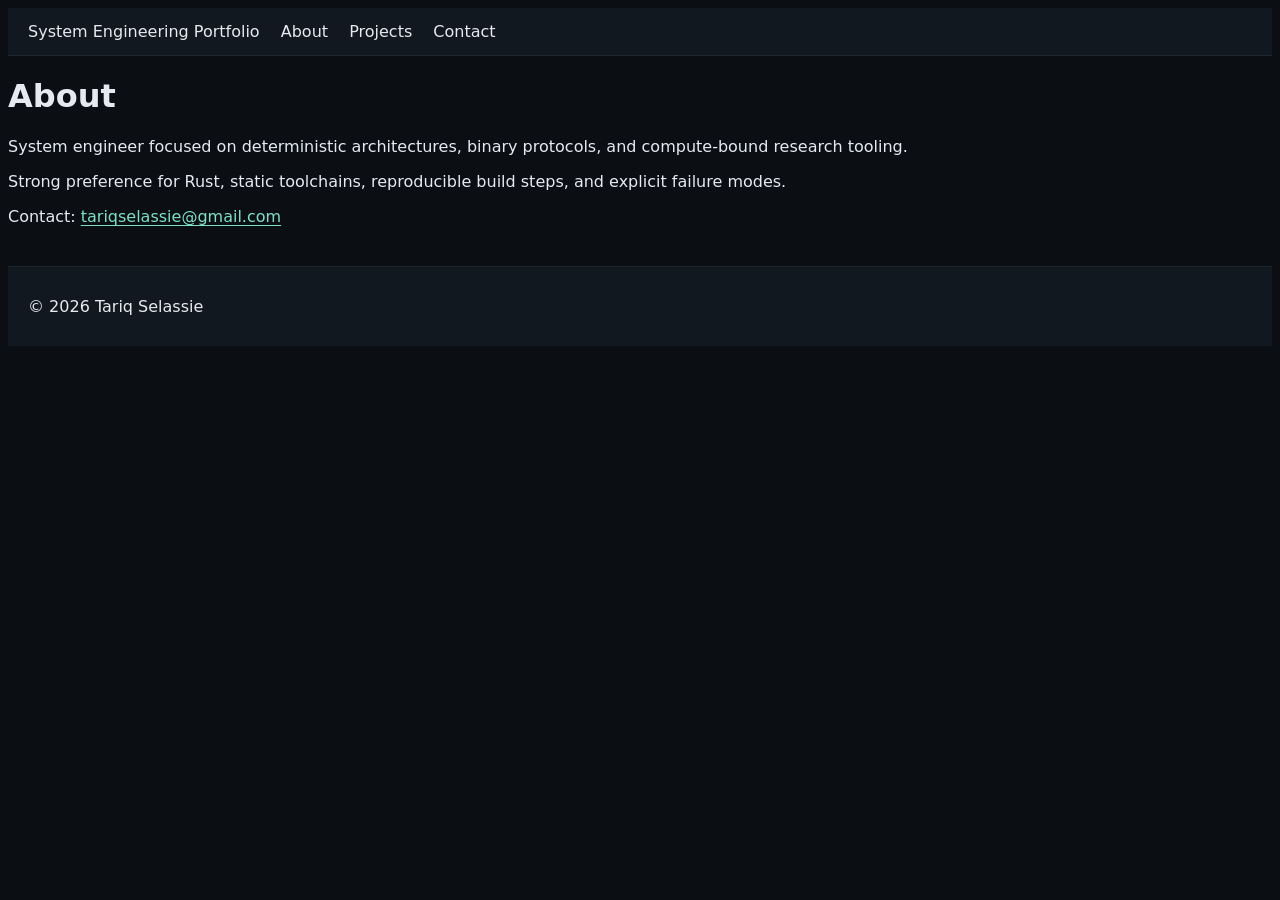
==== about/index.html @ a5fa8a3f "deploy: 99e8a5b17d0e3a758bd996b91d0dd693d3b2812f" ====
<!DOCTYPE html>
<html lang="en">
<head>
    <meta charset="UTF-8">
    <meta name="viewport" content="width=device-width, initial-scale=1.0">
    <title>System Engineering Portfolio</title>
    <link rel="stylesheet" href="https://tariqselassie-hub.github.io/main.css">
</head>
<body>
    <header>
        <nav>
            <a href="https://tariqselassie-hub.github.io">System Engineering Portfolio</a>
            <span>
                <a href="https://tariqselassie-hub.github.io/about">About</a>
                <a href="https://tariqselassie-hub.github.io/projects">Projects</a>
                <a href="mailto:tariqselassie@gmail.com">Contact</a>
            </span>
        </nav>
    </header>
    <main>
        
<h1>About</h1>
<p>System engineer focused on deterministic architectures, binary protocols, and compute-bound research tooling.</p>
<p>Strong preference for Rust, static toolchains, reproducible build steps, and explicit failure modes.</p>
<p>Contact: <a href="mailto:tariqselassie@gmail.com">tariqselassie@gmail.com</a></p>

    </main>
    <footer>
        <p>&copy; 2026 Tariq Selassie</p>
    </footer>
</body>
</html>
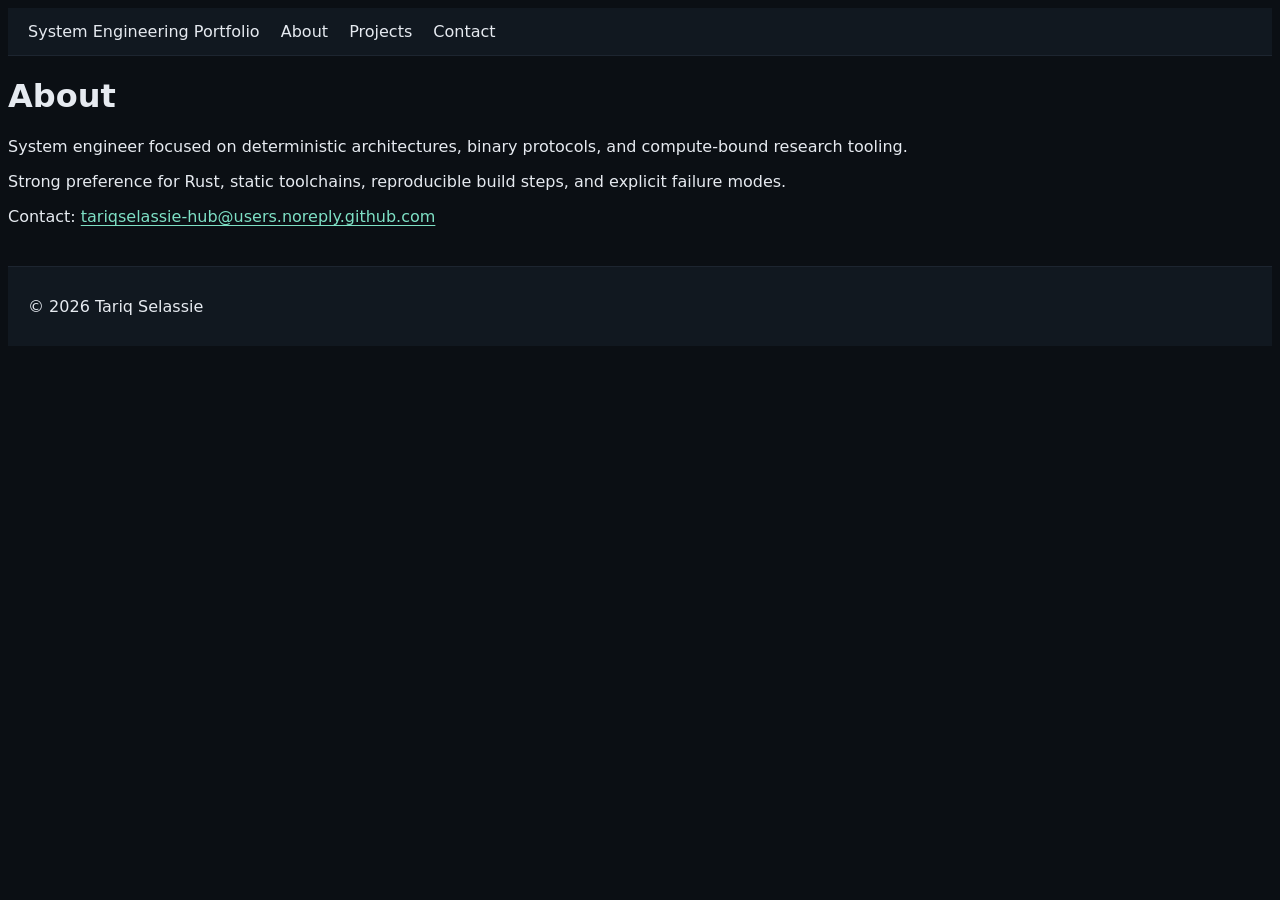
==== commit dd33b8e0: "deploy: dfef4fc264fa48f72d650cf0b5deb8aa6a623dee" ====
--- a/about/index.html
+++ b/about/index.html
@@ -13,7 +13,7 @@
             <span>
                 <a href="https://tariqselassie-hub.github.io/about">About</a>
                 <a href="https://tariqselassie-hub.github.io/projects">Projects</a>
-                <a href="mailto:tariqselassie@gmail.com">Contact</a>
+                <a href="mailto:tariqselassie-hub@users.noreply.github.com">Contact</a>
             </span>
         </nav>
     </header>
@@ -22,7 +22,7 @@
 <h1>About</h1>
 <p>System engineer focused on deterministic architectures, binary protocols, and compute-bound research tooling.</p>
 <p>Strong preference for Rust, static toolchains, reproducible build steps, and explicit failure modes.</p>
-<p>Contact: <a href="mailto:tariqselassie@gmail.com">tariqselassie@gmail.com</a></p>
+<p>Contact: <a href="mailto:tariqselassie-hub@users.noreply.github.com">tariqselassie-hub@users.noreply.github.com</a></p>
 
     </main>
     <footer>
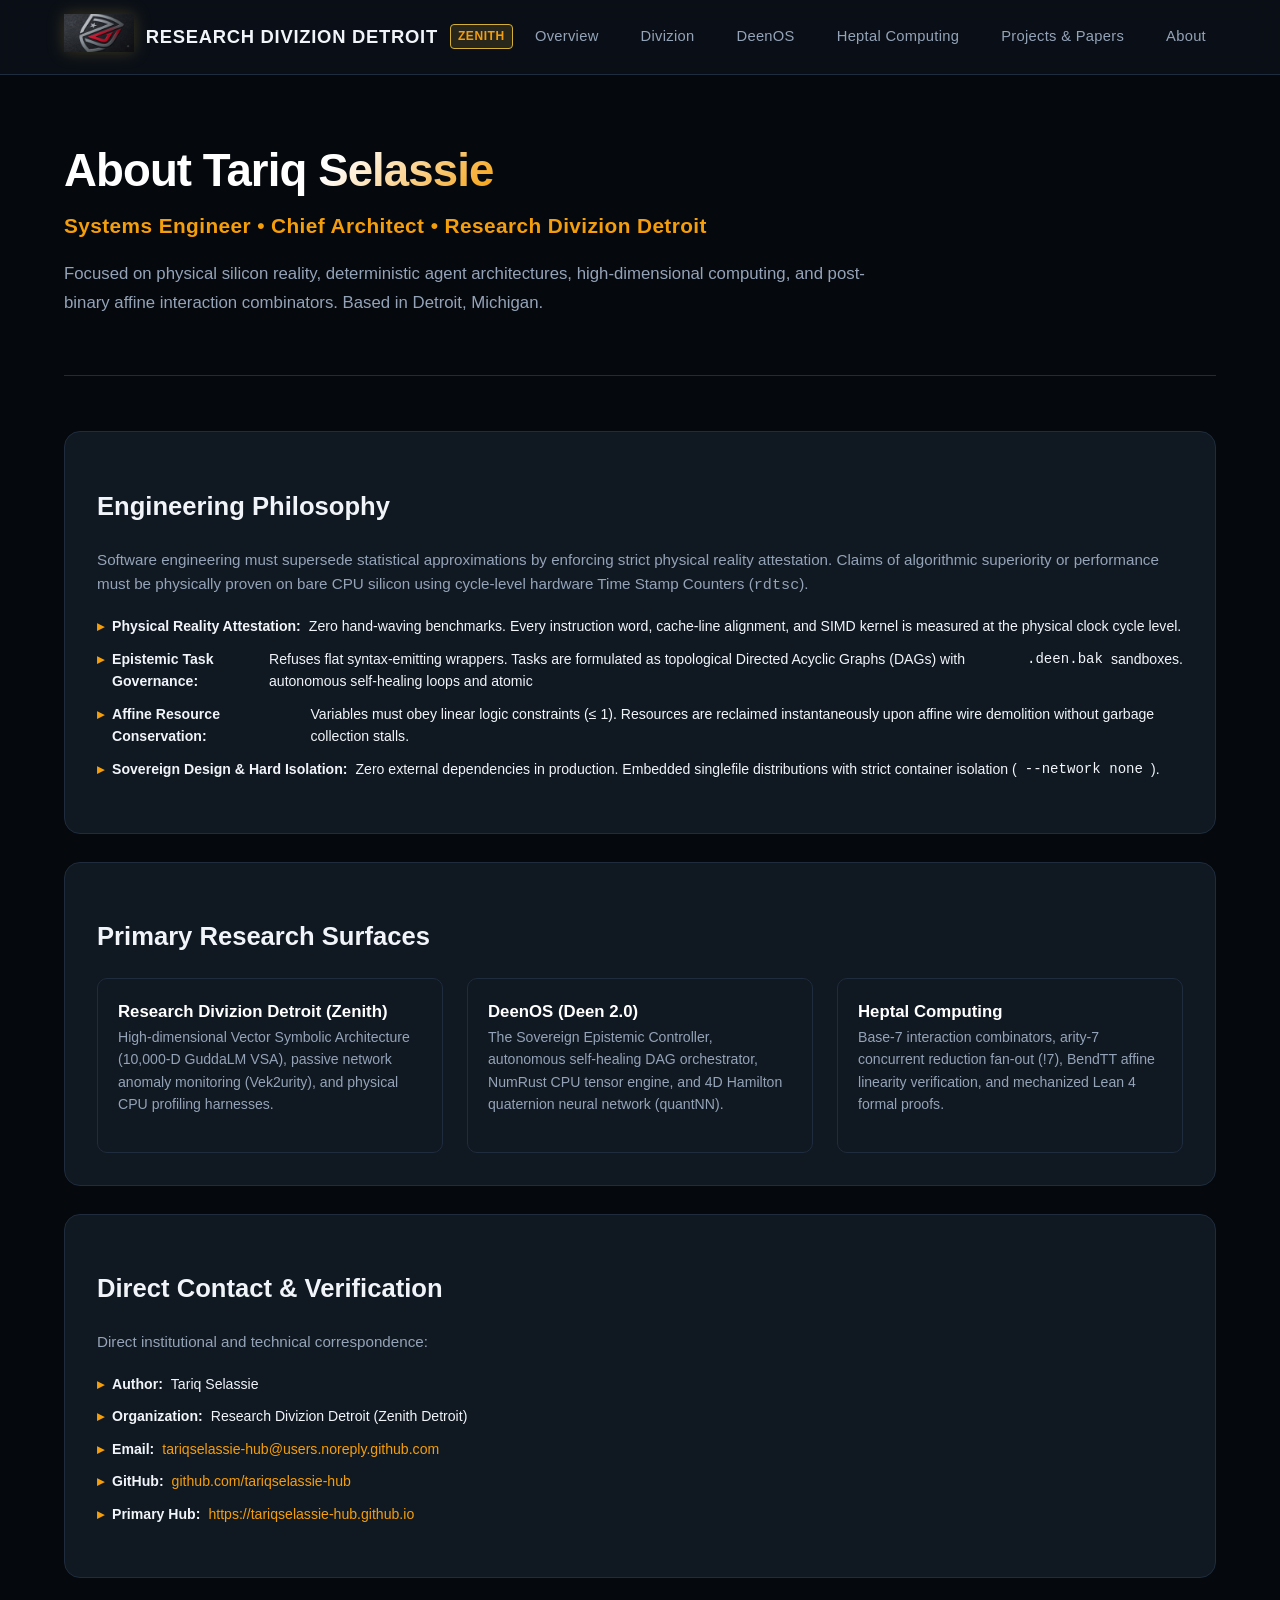
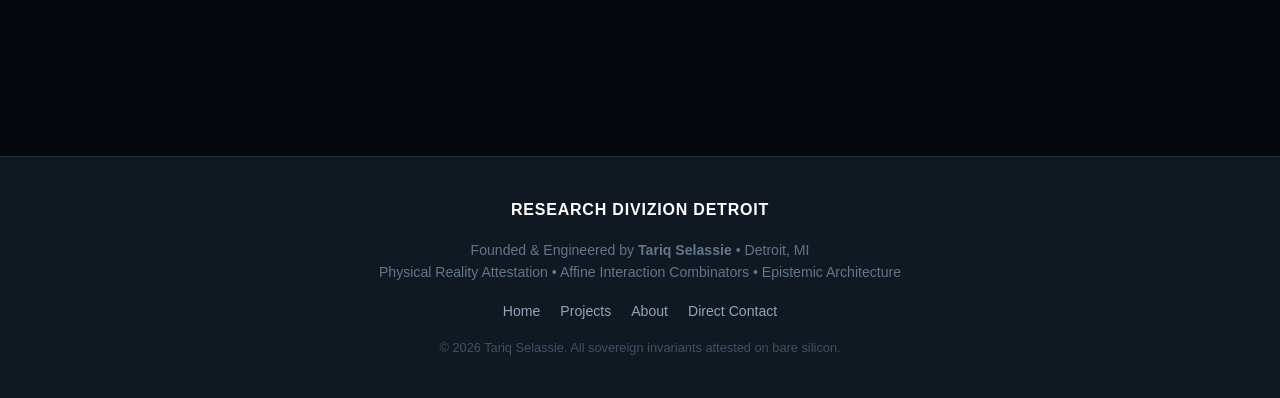
==== commit 316f1bbe: "deploy: 590420ff61345a2c4b4c2d7b92c7a8275140aae0" ====
--- a/about/index.html
+++ b/about/index.html
@@ -3,30 +3,133 @@
 <head>
     <meta charset="UTF-8">
     <meta name="viewport" content="width=device-width, initial-scale=1.0">
-    <title>System Engineering Portfolio</title>
+    <meta name="description" content="Sovereign Systems Engineering, DeenOS Epistemic Architecture, GuddaLM VSA, and Heptal Affine Computing.">
+    <title>Research Divizion Detroit</title>
     <link rel="stylesheet" href="https://tariqselassie-hub.github.io/main.css">
+    <link rel="icon" type="image/png" href="https://tariqselassie-hub.github.io/zenith_logo_3.png">
 </head>
 <body>
-    <header>
-        <nav>
-            <a href="https://tariqselassie-hub.github.io">System Engineering Portfolio</a>
-            <span>
+    <header class="site-header">
+        <div class="nav-container">
+            <div class="brand-group">
+                <a href="https://tariqselassie-hub.github.io">
+                    <img src="https://tariqselassie-hub.github.io/zenith_logo_3.png" alt="Zenith Detroit Logo">
+                </a>
+                <a href="https://tariqselassie-hub.github.io" class="brand-title">Research Divizion Detroit</a>
+                <span class="brand-tag">Zenith</span>
+            </div>
+            <nav class="main-nav">
+                <a href="https://tariqselassie-hub.github.io">Overview</a>
+                <a href="https://tariqselassie-hub.github.io#zenith">Divizion</a>
+                <a href="https://tariqselassie-hub.github.io#deenos">DeenOS</a>
+                <a href="https://tariqselassie-hub.github.io#heptal">Heptal Computing</a>
+                <a href="https://tariqselassie-hub.github.io/projects">Projects &amp; Papers</a>
                 <a href="https://tariqselassie-hub.github.io/about">About</a>
-                <a href="https://tariqselassie-hub.github.io/projects">Projects</a>
-                <a href="mailto:tariqselassie-hub@users.noreply.github.com">Contact</a>
-            </span>
-        </nav>
+            </nav>
+        </div>
     </header>
-    <main>
+
+    <main class="main-content">
         
-<h1>About</h1>
-<p>System engineer focused on deterministic architectures, binary protocols, and compute-bound research tooling.</p>
-<p>Strong preference for Rust, static toolchains, reproducible build steps, and explicit failure modes.</p>
-<p>Contact: <a href="mailto:tariqselassie-hub@users.noreply.github.com">tariqselassie-hub@users.noreply.github.com</a></p>
+<section class="hero-banner" style="padding-bottom: 30px;">
+    <h1 class="hero-title">About Tariq Selassie</h1>
+    <p class="hero-subtitle">Systems Engineer &bull; Chief Architect &bull; Research Divizion Detroit</p>
+    <p class="hero-thesis">
+        Focused on physical silicon reality, deterministic agent architectures, high-dimensional computing, 
+        and post-binary affine interaction combinators. Based in Detroit, Michigan.
+    </p>
+</section>
+
+<section class="content-section">
+    <div class="deep-dive">
+        <h2 class="pillar-title" style="font-size: 1.6rem;">Engineering Philosophy</h2>
+        <p class="pillar-summary">
+            Software engineering must supersede statistical approximations by enforcing strict physical reality attestation. 
+            Claims of algorithmic superiority or performance must be physically proven on bare CPU silicon using cycle-level hardware 
+            Time Stamp Counters (<code>rdtsc</code>).
+        </p>
+
+        <ul class="pillar-specs">
+            <li>
+                <strong>Physical Reality Attestation:</strong>
+                Zero hand-waving benchmarks. Every instruction word, cache-line alignment, and SIMD kernel is measured at the physical clock cycle level.
+            </li>
+            <li>
+                <strong>Epistemic Task Governance:</strong>
+                Refuses flat syntax-emitting wrappers. Tasks are formulated as topological Directed Acyclic Graphs (DAGs) with autonomous self-healing loops and atomic <code>.deen.bak</code> sandboxes.
+            </li>
+            <li>
+                <strong>Affine Resource Conservation:</strong>
+                Variables must obey linear logic constraints (&le; 1). Resources are reclaimed instantaneously upon affine wire demolition without garbage collection stalls.
+            </li>
+            <li>
+                <strong>Sovereign Design &amp; Hard Isolation:</strong>
+                Zero external dependencies in production. Embedded singlefile distributions with strict container isolation (<code>--network none</code>).
+            </li>
+        </ul>
+    </div>
+
+    <div class="deep-dive">
+        <h2 class="pillar-title" style="font-size: 1.6rem;">Primary Research Surfaces</h2>
+        <div class="pillars-grid" style="margin-top: 20px;">
+            <div class="artifact-card">
+                <h3 class="artifact-title">Research Divizion Detroit (Zenith)</h3>
+                <p class="artifact-desc">
+                    High-dimensional Vector Symbolic Architecture (10,000-D GuddaLM VSA), passive network anomaly monitoring (Vek2urity), 
+                    and physical CPU profiling harnesses.
+                </p>
+            </div>
+            <div class="artifact-card">
+                <h3 class="artifact-title">DeenOS (Deen 2.0)</h3>
+                <p class="artifact-desc">
+                    The Sovereign Epistemic Controller, autonomous self-healing DAG orchestrator, NumRust CPU tensor engine, 
+                    and 4D Hamilton quaternion neural network (quantNN).
+                </p>
+            </div>
+            <div class="artifact-card">
+                <h3 class="artifact-title">Heptal Computing</h3>
+                <p class="artifact-desc">
+                    Base-7 interaction combinators, arity-7 concurrent reduction fan-out (!7), BendTT affine linearity verification, 
+                    and mechanized Lean 4 formal proofs.
+                </p>
+            </div>
+        </div>
+    </div>
+
+    <div class="deep-dive">
+        <h2 class="pillar-title" style="font-size: 1.6rem;">Direct Contact &amp; Verification</h2>
+        <p class="pillar-summary">
+            Direct institutional and technical correspondence:
+        </p>
+        <ul class="pillar-specs">
+            <li><strong>Author:</strong> Tariq Selassie</li>
+            <li><strong>Organization:</strong> Research Divizion Detroit (Zenith Detroit)</li>
+            <li><strong>Email:</strong> <a href="mailto:tariqselassie-hub@users.noreply.github.com">tariqselassie-hub@users.noreply.github.com</a></li>
+            <li><strong>GitHub:</strong> <a href="https://github.com/tariqselassie-hub" target="_blank" rel="noopener">github.com/tariqselassie-hub</a></li>
+            <li><strong>Primary Hub:</strong> <a href="https:&#x2F;&#x2F;tariqselassie-hub.github.io">https:&#x2F;&#x2F;tariqselassie-hub.github.io</a></li>
+        </ul>
+    </div>
+</section>
 
     </main>
-    <footer>
-        <p>&copy; 2026 Tariq Selassie</p>
+
+    <footer class="site-footer">
+        <div class="footer-container">
+            <div class="footer-brand">Research Divizion Detroit</div>
+            <p class="footer-details">
+                Founded &amp; Engineered by <strong>Tariq Selassie</strong> &bull; Detroit, MI<br>
+                Physical Reality Attestation &bull; Affine Interaction Combinators &bull; Epistemic Architecture
+            </p>
+            <div class="footer-nav">
+                <a href="https://tariqselassie-hub.github.io">Home</a>
+                <a href="https://tariqselassie-hub.github.io/projects">Projects</a>
+                <a href="https://tariqselassie-hub.github.io/about">About</a>
+                <a href="mailto:tariqselassie-hub@users.noreply.github.com">Direct Contact</a>
+            </div>
+            <p class="footer-details" style="font-size: 0.8rem; opacity: 0.6;">
+                &copy; 2026 Tariq Selassie. All sovereign invariants attested on bare silicon.
+            </p>
+        </div>
     </footer>
 </body>
 </html>
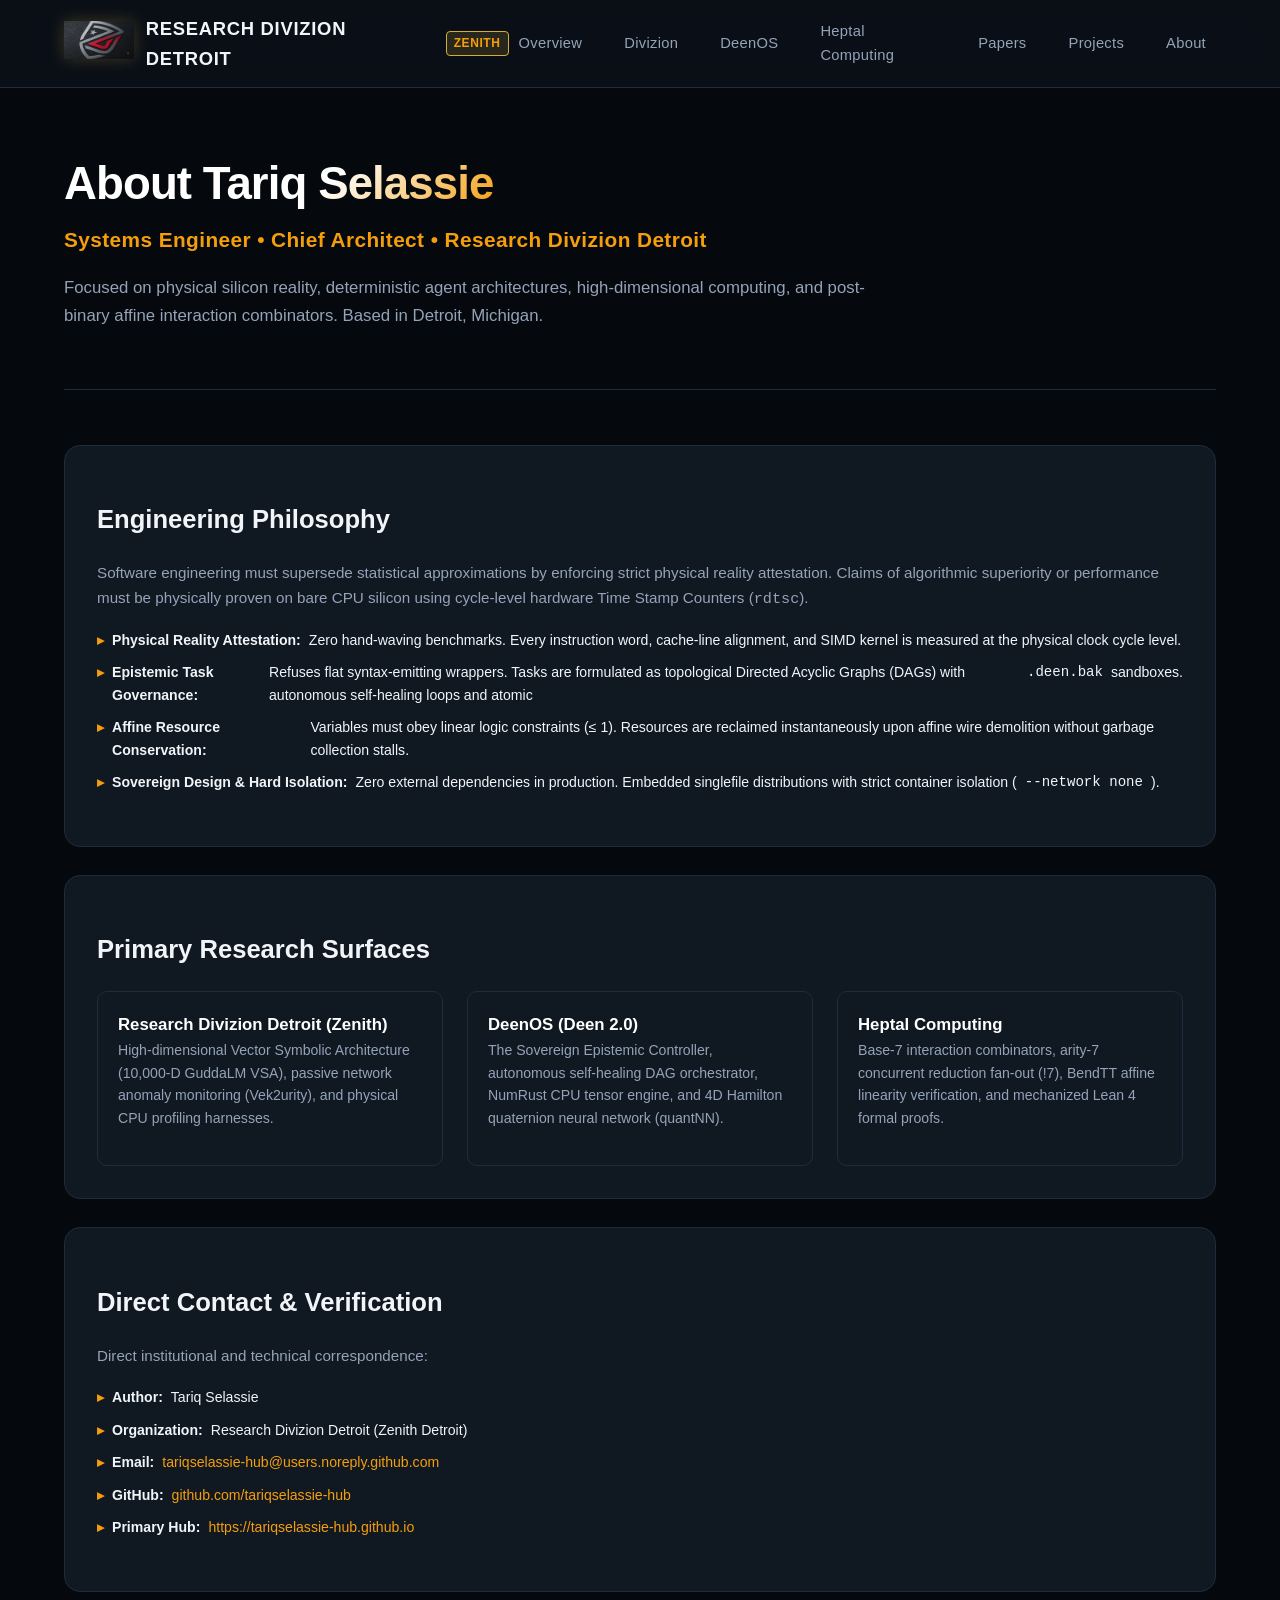
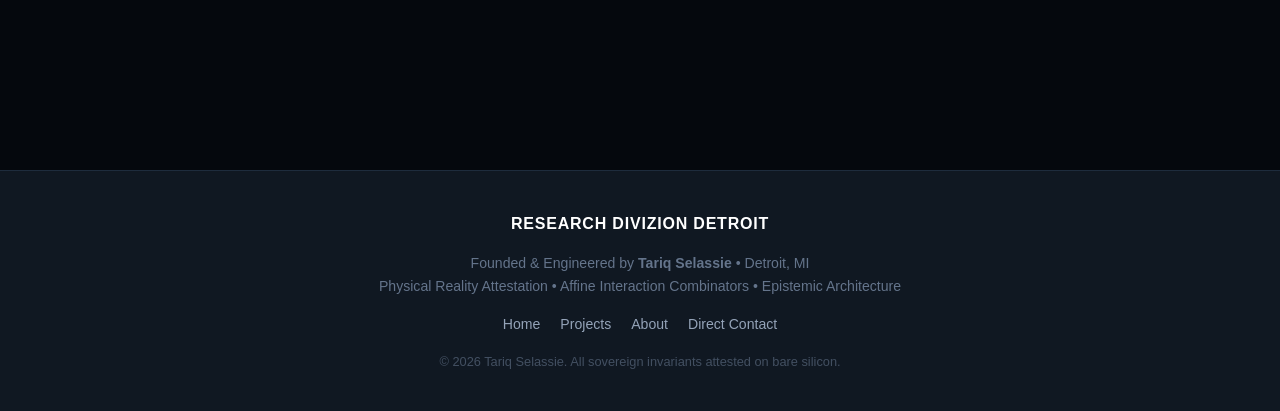
==== commit 80c4521f: "deploy: 5633b59f481a08df0f428bdce6f570d0e7df3a3d" ====
--- a/about/index.html
+++ b/about/index.html
@@ -23,7 +23,8 @@
                 <a href="https://tariqselassie-hub.github.io#zenith">Divizion</a>
                 <a href="https://tariqselassie-hub.github.io#deenos">DeenOS</a>
                 <a href="https://tariqselassie-hub.github.io#heptal">Heptal Computing</a>
-                <a href="https://tariqselassie-hub.github.io/projects">Projects &amp; Papers</a>
+                <a href="https://tariqselassie-hub.github.io/papers">Papers</a>
+                <a href="https://tariqselassie-hub.github.io/projects">Projects</a>
                 <a href="https://tariqselassie-hub.github.io/about">About</a>
             </nav>
         </div>
